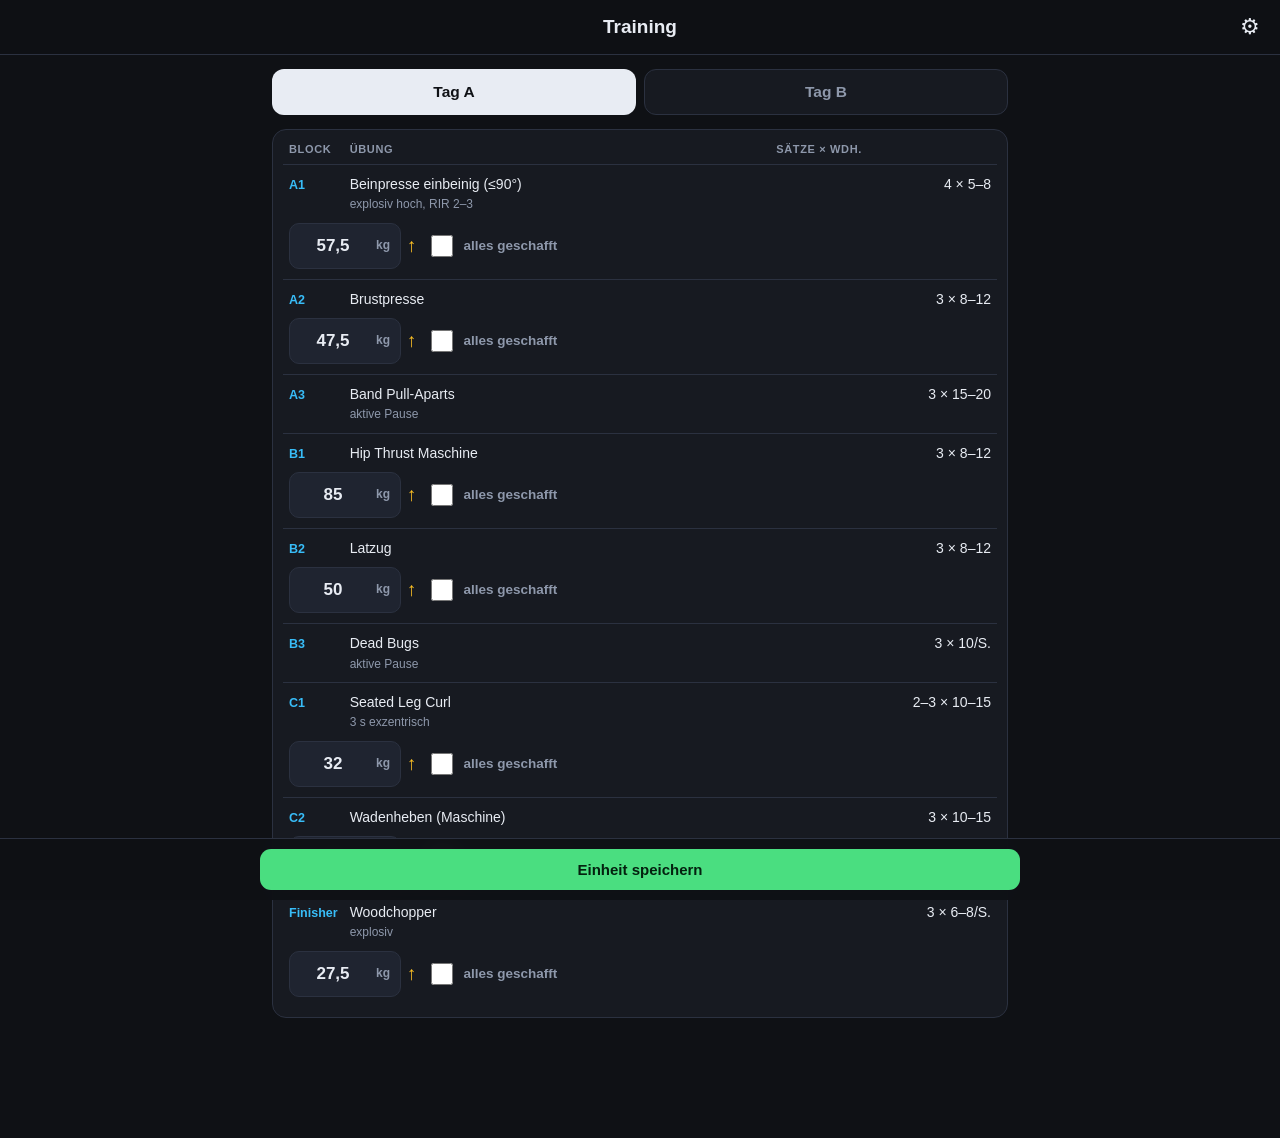
==== index.html @ 5cfc09d0 "Initial commit: Gym Log PWA Trainings-App auf Basis von Tag A / Tag B mit Gewichtsvorbelegung aus de" ====
<!DOCTYPE html>
<html lang="de">
<head>
<meta charset="utf-8">
<meta name="viewport" content="width=device-width, initial-scale=1, viewport-fit=cover, maximum-scale=1">
<meta name="theme-color" content="#0f1115">
<meta name="mobile-web-app-capable" content="yes">
<meta name="apple-mobile-web-app-capable" content="yes">
<meta name="apple-mobile-web-app-status-bar-style" content="black-translucent">
<title>Gym Log</title>
<link rel="manifest" href="manifest.webmanifest">
<link rel="icon" href="icons/icon-192.png">
<link rel="apple-touch-icon" href="icons/icon-192.png">
<link rel="stylesheet" href="css/style.css">
</head>
<body>

<header id="topbar">
  <div class="tb-left"><button class="icon-btn hidden" id="backBtn" data-action="back" aria-label="Zurück">‹</button></div>
  <h1 id="title">Training</h1>
  <div class="tb-right"><button class="icon-btn" data-action="menu" aria-label="Menü">⚙</button></div>
</header>

<main id="app"></main>

<div id="savebar" class="hidden">
  <button class="btn primary full" data-action="save-workout">Einheit speichern</button>
</div>

<div id="modal" class="hidden"><div id="modalBox"></div></div>
<div id="toast" class="hidden"></div>

<script src="js/db.js"></script>
<script src="js/seed.js"></script>
<script src="js/chart.js"></script>
<script src="js/app.js"></script>
</body>
</html>
---- css/style.css ----
:root{
  --bg:#0f1115; --bg2:#171a21; --bg3:#1f2430; --line:#2b3140;
  --fg:#e8ecf3; --mut:#8e98ab; --acc:#4ade80; --acc2:#38bdf8;
  --warn:#fbbf24; --bad:#f87171; --r:14px;
  --safe-b:env(safe-area-inset-bottom,0px);
}
*{box-sizing:border-box;-webkit-tap-highlight-color:transparent}
html,body{margin:0;padding:0;background:var(--bg);color:var(--fg);
  font:16px/1.45 -apple-system,BlinkMacSystemFont,"Segoe UI",Roboto,sans-serif;
  overscroll-behavior-y:none}
body{padding-bottom:calc(88px + var(--safe-b))}

/* ---------- top bar ---------- */
#topbar{position:sticky;top:0;z-index:30;display:flex;align-items:center;gap:8px;
  padding:calc(env(safe-area-inset-top,0px) + 10px) 12px 10px;
  background:rgba(15,17,21,.92);backdrop-filter:blur(12px);border-bottom:1px solid var(--line)}
#topbar h1{flex:1;margin:0;font-size:19px;font-weight:700;text-align:center}
.tb-left,.tb-right{width:44px;display:flex}
.tb-right{justify-content:flex-end}
.icon-btn{background:none;border:0;color:var(--fg);font-size:22px;padding:4px 8px;cursor:pointer}
#backBtn{font-size:30px;line-height:1}

/* ---------- layout ---------- */
main{padding:14px 12px 20px;max-width:760px;margin:0 auto}
.card{background:var(--bg2);border:1px solid var(--line);border-radius:var(--r);
  padding:14px;margin-bottom:12px}
.card.tight{padding:10px 12px}
.row{display:flex;align-items:center;gap:10px}
.grow{flex:1;min-width:0}
h2{font-size:16px;margin:0 0 10px}
.mut{color:var(--mut);font-size:13px}
.mut.sm{font-size:12px}
.hidden{display:none !important}
.sec-title{font-size:12px;letter-spacing:.09em;text-transform:uppercase;color:var(--mut);
  margin:18px 4px 8px;font-weight:700}
.sec-title:first-child{margin-top:2px}
.empty{text-align:center;color:var(--mut);padding:34px 16px;font-size:14px}
.ellip{overflow:hidden;text-overflow:ellipsis;white-space:nowrap}

/* ---------- buttons ---------- */
button{font-family:inherit}
.btn{display:inline-flex;align-items:center;justify-content:center;gap:6px;
  background:var(--bg3);color:var(--fg);border:1px solid var(--line);
  border-radius:11px;padding:11px 15px;font-size:15px;font-weight:600;cursor:pointer}
.btn:active{transform:scale(.97)}
.btn.primary{background:var(--acc);color:#04210f;border-color:transparent}
.btn.blue{background:var(--acc2);color:#04212e;border-color:transparent}
.btn.ghost{background:transparent}
.btn.danger{color:var(--bad);border-color:#4a2530}
.btn.full{width:100%}
.btn-row{display:flex;gap:8px}
.btn-row>*{flex:1}

/* ---------- inputs ---------- */
input,select,textarea{font-family:inherit;font-size:16px;color:var(--fg);
  background:var(--bg3);border:1px solid var(--line);border-radius:10px;padding:10px 12px;width:100%}
input:focus,select:focus,textarea:focus{outline:2px solid var(--acc2);outline-offset:-1px}
label.fld{display:block;margin-bottom:12px}
label.fld>span{display:block;font-size:12px;color:var(--mut);margin-bottom:5px;font-weight:600}
select{appearance:none;background-image:linear-gradient(45deg,transparent 50%,var(--mut) 50%),
  linear-gradient(135deg,var(--mut) 50%,transparent 50%);
  background-position:calc(100% - 17px) 50%,calc(100% - 12px) 50%;
  background-size:5px 5px,5px 5px;background-repeat:no-repeat;padding-right:34px}

/* ---------- list items (Menü) ---------- */
.item{display:flex;align-items:center;gap:12px;background:var(--bg2);border:1px solid var(--line);
  border-radius:var(--r);padding:13px 14px;margin-bottom:9px;cursor:pointer}
.item:active{background:var(--bg3)}
.item .grow strong{display:block;font-size:15.5px}
.chev{color:var(--mut);font-size:20px}

/* ---------- Tagesumschalter ---------- */
.daybar{display:flex;gap:8px;margin-bottom:14px}
.dayseg{flex:1;background:var(--bg2);border:1px solid var(--line);color:var(--mut);
  border-radius:12px;padding:13px 10px;font-size:15.5px;font-weight:700;cursor:pointer}
.dayseg.on{background:var(--fg);color:var(--bg);border-color:transparent}

/* ---------- Plan- und Gewichtstabelle ---------- */
table{width:100%;border-collapse:collapse;font-size:14px}
th{text-align:left;font-size:11px;text-transform:uppercase;letter-spacing:.06em;color:var(--mut);padding:6px 6px;font-weight:700}
td{padding:9px 6px;border-top:1px solid var(--line);vertical-align:top}
td.num{text-align:right;font-variant-numeric:tabular-nums}
td.nowrap,th.nowrap{white-space:nowrap}
td.ok{color:var(--acc);font-weight:700}
td.no{color:var(--bad);font-weight:700}

.ptab td.blk-c{width:1%;white-space:nowrap;color:var(--acc2);font-weight:800;font-size:12.5px;padding-top:11px}
.ptab .hint{color:var(--mut);font-size:12px;margin-top:2px}
.ptab td.num{white-space:nowrap}
.ex-row{cursor:pointer}
.ex-row:active td{background:var(--bg3)}

/* Gewicht + Haken direkt unter der Planzeile, volle Breite, große Tippflächen */
.w-row td{border-top:0;padding:0 6px 10px}
.wctrl{display:flex;align-items:center;gap:10px;flex-wrap:wrap}
.winp{position:relative;width:112px}
.winp input{height:46px;text-align:center;font-size:17px;font-weight:700;padding:0 34px 0 10px}
.winp .unit{position:absolute;right:11px;top:50%;transform:translateY(-50%);
  color:var(--mut);font-size:12px;font-weight:600;pointer-events:none}
.up-badge{color:var(--warn);font-weight:800;font-size:19px;margin-left:-4px}
.chk{display:flex;align-items:center;gap:8px;cursor:pointer;color:var(--mut);font-size:13.5px;font-weight:600}
.chk input{width:22px;height:22px;flex:0 0 auto}

/* Historie / Kurve je Übung */
.hist-row td{border-top:0;padding:0 0 8px}
.histbox{background:var(--bg3);border-radius:12px;padding:8px 6px 2px;margin:0 2px}
.chartbox{padding:4px 2px}
svg.chart{width:100%;height:auto;display:block}
.histtab{font-size:12.5px}
.histtab th{padding:4px 8px}
.histtab td{padding:6px 8px;border-top:1px solid var(--line)}

/* ---------- Speichern-Leiste ---------- */
#savebar{position:fixed;left:0;right:0;bottom:0;z-index:35;
  background:rgba(15,17,21,.96);backdrop-filter:blur(12px);border-top:1px solid var(--line);
  padding:10px 12px calc(10px + var(--safe-b))}
#savebar .btn{max-width:760px;margin:0 auto;display:flex}

/* ---------- modal ---------- */
#modal{position:fixed;inset:0;z-index:60;background:rgba(0,0,0,.6);
  display:flex;align-items:flex-end;justify-content:center;backdrop-filter:blur(2px)}
#modalBox{background:var(--bg2);border:1px solid var(--line);border-radius:18px 18px 0 0;
  width:100%;max-width:760px;max-height:88vh;overflow:auto;
  padding:18px 16px calc(20px + var(--safe-b));animation:up .18s ease-out}
@keyframes up{from{transform:translateY(24px);opacity:.4}}
.modal-h{display:flex;align-items:center;gap:10px;margin-bottom:14px}
.modal-h h2{flex:1;margin:0}

/* ---------- toast ---------- */
#toast{position:fixed;left:50%;transform:translateX(-50%);bottom:calc(96px + var(--safe-b));
  z-index:70;background:var(--fg);color:var(--bg);padding:11px 17px;border-radius:99px;
  font-size:14px;font-weight:700;box-shadow:0 8px 26px rgba(0,0,0,.5);max-width:90vw;text-align:center}

/* ---------- Plan-Editor ---------- */
.xbtn{background:none;border:0;color:var(--mut);font-size:17px;cursor:pointer;padding:4px 6px}
.g3{display:grid;grid-template-columns:72px 1fr 1fr;gap:8px}
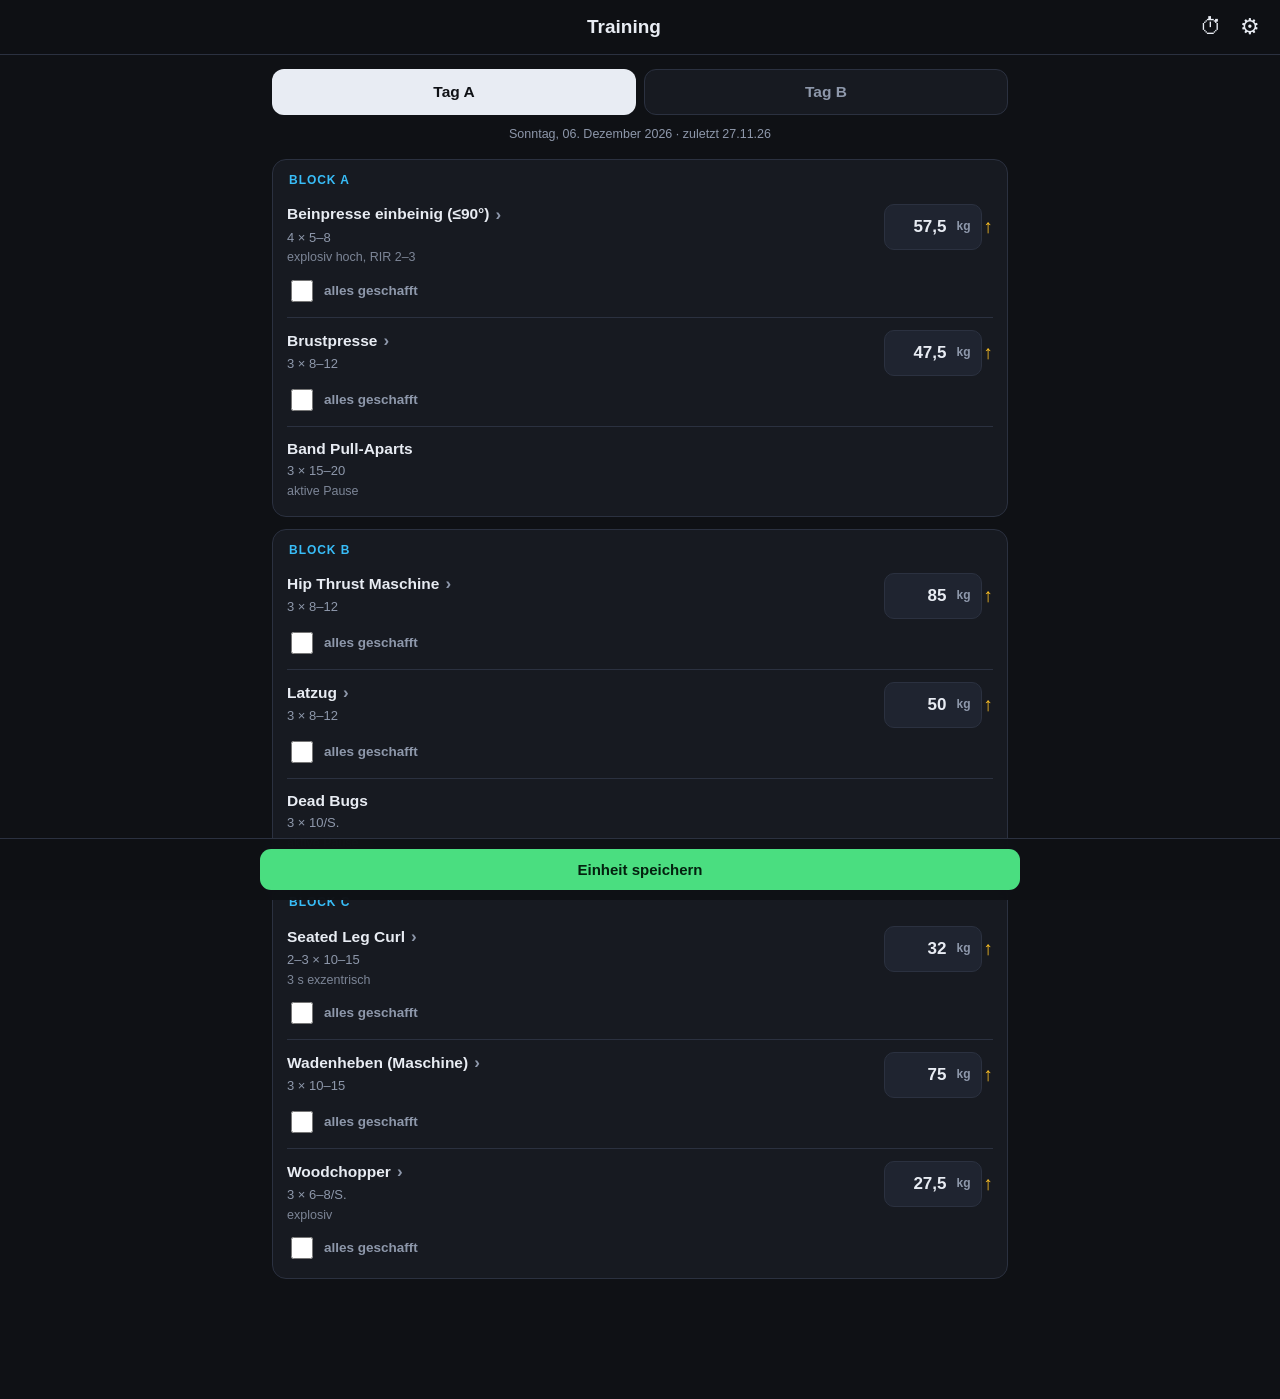
==== commit 019df68e: "Group plan overview into per-block cards, merge Finisher into Block C, add stopwatch - Replace the f" ====
--- a/index.html
+++ b/index.html
@@ -18,7 +18,10 @@
 <header id="topbar">
   <div class="tb-left"><button class="icon-btn hidden" id="backBtn" data-action="back" aria-label="Zurück">‹</button></div>
   <h1 id="title">Training</h1>
-  <div class="tb-right"><button class="icon-btn" data-action="menu" aria-label="Menü">⚙</button></div>
+  <div class="tb-right">
+    <button class="icon-btn sw-btn" data-action="stopwatch" aria-label="Stoppuhr">⏱<span id="swBadge" class="sw-badge hidden"></span></button>
+    <button class="icon-btn" data-action="menu" aria-label="Menü">⚙</button>
+  </div>
 </header>
 
 <main id="app"></main>
--- a/css/style.css
+++ b/css/style.css
@@ -15,10 +15,12 @@
   padding:calc(env(safe-area-inset-top,0px) + 10px) 12px 10px;
   background:rgba(15,17,21,.92);backdrop-filter:blur(12px);border-bottom:1px solid var(--line)}
 #topbar h1{flex:1;margin:0;font-size:19px;font-weight:700;text-align:center}
-.tb-left,.tb-right{width:44px;display:flex}
-.tb-right{justify-content:flex-end}
-.icon-btn{background:none;border:0;color:var(--fg);font-size:22px;padding:4px 8px;cursor:pointer}
+.tb-left{width:44px;display:flex}
+.tb-right{display:flex;justify-content:flex-end;gap:2px}
+.icon-btn{position:relative;background:none;border:0;color:var(--fg);font-size:22px;padding:4px 8px;cursor:pointer}
 #backBtn{font-size:30px;line-height:1}
+.sw-badge{position:absolute;top:1px;right:-2px;background:var(--acc);color:#04210f;
+  font-size:10px;font-weight:800;border-radius:8px;padding:1px 5px;font-variant-numeric:tabular-nums}
 
 /* ---------- layout ---------- */
 main{padding:14px 12px 20px;max-width:760px;margin:0 auto}
@@ -70,12 +72,13 @@
 .chev{color:var(--mut);font-size:20px}
 
 /* ---------- Tagesumschalter ---------- */
-.daybar{display:flex;gap:8px;margin-bottom:14px}
+.daybar{display:flex;gap:8px;margin-bottom:10px}
 .dayseg{flex:1;background:var(--bg2);border:1px solid var(--line);color:var(--mut);
   border-radius:12px;padding:13px 10px;font-size:15.5px;font-weight:700;cursor:pointer}
 .dayseg.on{background:var(--fg);color:var(--bg);border-color:transparent}
+.daymeta{color:var(--mut);font-size:12.5px;text-align:center;margin:0 4px 16px}
 
-/* ---------- Plan- und Gewichtstabelle ---------- */
+/* ---------- Tabellen (Plan-Editor, Verlauf-Detail, Historie je Übung) ---------- */
 table{width:100%;border-collapse:collapse;font-size:14px}
 th{text-align:left;font-size:11px;text-transform:uppercase;letter-spacing:.06em;color:var(--mut);padding:6px 6px;font-weight:700}
 td{padding:9px 6px;border-top:1px solid var(--line);vertical-align:top}
@@ -87,23 +90,43 @@
 .ptab td.blk-c{width:1%;white-space:nowrap;color:var(--acc2);font-weight:800;font-size:12.5px;padding-top:11px}
 .ptab .hint{color:var(--mut);font-size:12px;margin-top:2px}
 .ptab td.num{white-space:nowrap}
-.ex-row{cursor:pointer}
-.ex-row:active td{background:var(--bg3)}
 
-/* Gewicht + Haken direkt unter der Planzeile, volle Breite, große Tippflächen */
-.w-row td{border-top:0;padding:0 6px 10px}
-.wctrl{display:flex;align-items:center;gap:10px;flex-wrap:wrap}
-.winp{position:relative;width:112px}
+/* ---------- Plan-/Gewichtsübersicht: eigene Sektion je Block ---------- */
+.blk-card{background:var(--bg2);border:1px solid var(--line);border-radius:var(--r);
+  padding:2px 14px 4px;margin-bottom:12px}
+.blk-h{font-size:12px;letter-spacing:.08em;text-transform:uppercase;color:var(--acc2);
+  font-weight:800;margin:10px 2px 2px}
+.ex-item{padding:12px 0}
+.ex-item+.ex-item{border-top:1px solid var(--line)}
+.ex-top{display:flex;justify-content:space-between;align-items:flex-start;gap:14px}
+.ex-left{flex:1;min-width:0}
+.ex-left[data-action]{cursor:pointer}
+.ex-left[data-action]:active{opacity:.65}
+.ex-name{display:flex;align-items:center;gap:6px;font-size:15.5px;font-weight:700;line-height:1.3}
+.chev-ico{color:var(--mut);font-size:17px;flex:0 0 auto;transition:transform .15s ease}
+.chev-ico.on{color:var(--acc2);transform:rotate(90deg)}
+.ex-sets{color:var(--mut);font-size:13px;margin-top:3px}
+.ex-hint{color:var(--mut);font-size:12.5px;margin-top:1px;opacity:.85}
+.ex-weight{flex:0 0 auto}
+.ex-weight .wrow{display:flex;align-items:center;gap:4px}
+.ex-weight .winp{width:98px}
+.ex-weight .winp input{text-align:right}
+.ex-item .chk{margin-top:10px}
+
+.winp{position:relative}
 .winp input{height:46px;text-align:center;font-size:17px;font-weight:700;padding:0 34px 0 10px}
 .winp .unit{position:absolute;right:11px;top:50%;transform:translateY(-50%);
   color:var(--mut);font-size:12px;font-weight:600;pointer-events:none}
-.up-badge{color:var(--warn);font-weight:800;font-size:19px;margin-left:-4px}
+.up-badge{color:var(--warn);font-weight:800;font-size:19px;margin-left:-2px}
 .chk{display:flex;align-items:center;gap:8px;cursor:pointer;color:var(--mut);font-size:13.5px;font-weight:600}
 .chk input{width:22px;height:22px;flex:0 0 auto}
 
-/* Historie / Kurve je Übung */
-.hist-row td{border-top:0;padding:0 0 8px}
-.histbox{background:var(--bg3);border-radius:12px;padding:8px 6px 2px;margin:0 2px}
+/* ---------- Stoppuhr ---------- */
+.sw-display{font-size:54px;font-weight:800;text-align:center;font-variant-numeric:tabular-nums;
+  letter-spacing:.01em;margin:14px 0 6px;color:var(--fg)}
+
+/* Historie / Kurve je Übung, unter der Planzeile aufgeklappt */
+.histbox{background:var(--bg3);border-radius:12px;padding:8px 6px 2px;margin:10px 0 0}
 .chartbox{padding:4px 2px}
 svg.chart{width:100%;height:auto;display:block}
 .histtab{font-size:12.5px}
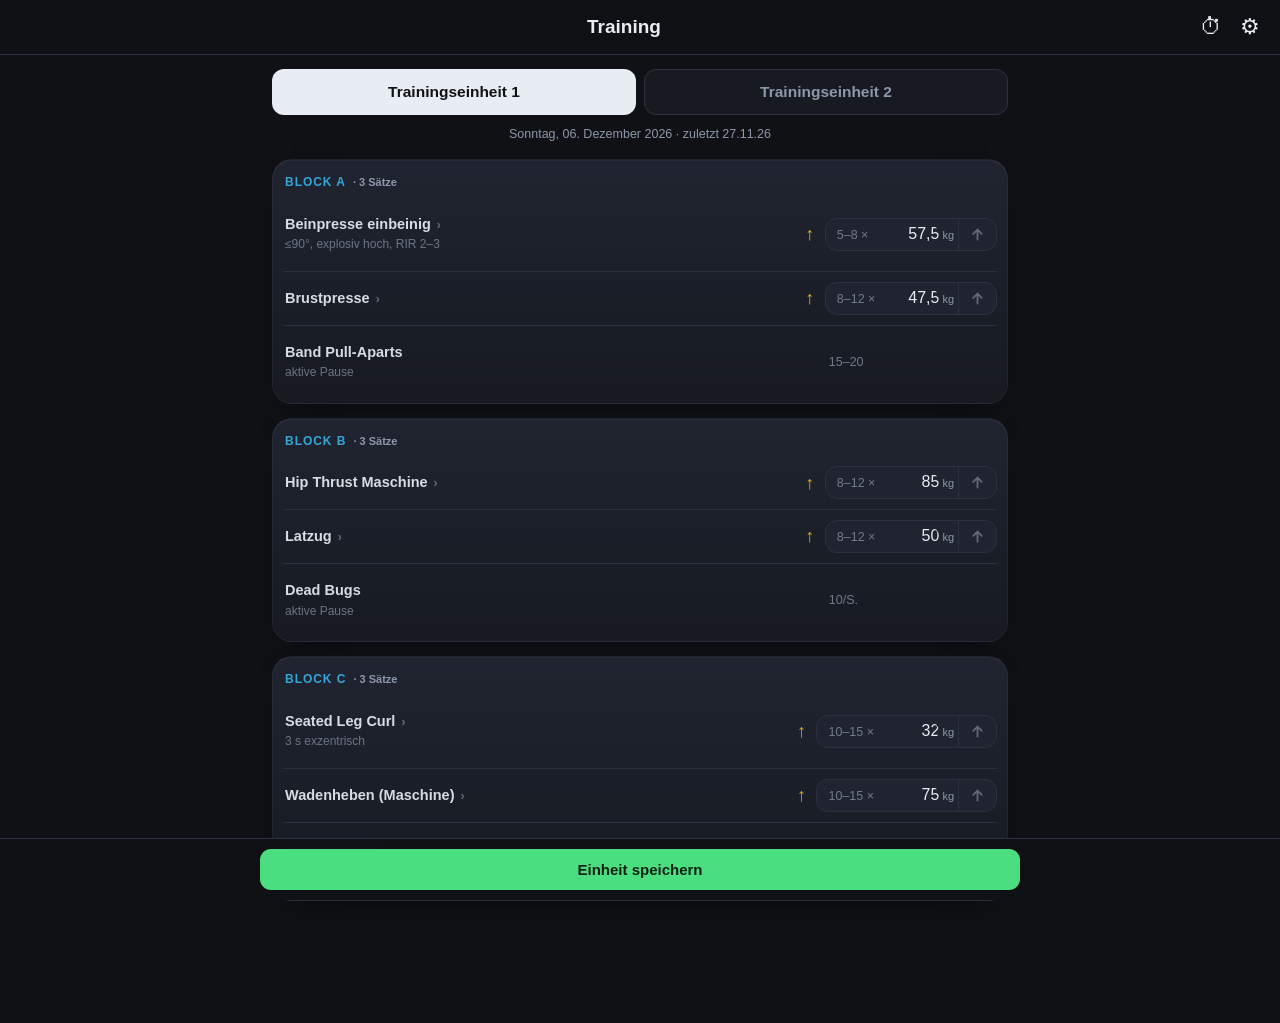
==== commit 007d878d: "Redesign exercise rows as one CSS grid, merge toggle into the pill Block cards are now a single CSS " ====
--- a/index.html
+++ b/index.html
@@ -33,9 +33,9 @@
 <div id="modal" class="hidden"><div id="modalBox"></div></div>
 <div id="toast" class="hidden"></div>
 
-<script src="js/db.js"></script>
-<script src="js/seed.js"></script>
-<script src="js/chart.js"></script>
-<script src="js/app.js"></script>
+<script src="js/db.js" charset="utf-8"></script>
+<script src="js/seed.js" charset="utf-8"></script>
+<script src="js/chart.js" charset="utf-8"></script>
+<script src="js/app.js" charset="utf-8"></script>
 </body>
 </html>
--- a/css/style.css
+++ b/css/style.css
@@ -1,3 +1,4 @@
+@charset "UTF-8";
 :root{
   --bg:#0f1115; --bg2:#171a21; --bg3:#1f2430; --line:#2b3140;
   --fg:#e8ecf3; --mut:#8e98ab; --acc:#4ade80; --acc2:#38bdf8;
@@ -91,42 +92,67 @@
 .ptab .hint{color:var(--mut);font-size:12px;margin-top:2px}
 .ptab td.num{white-space:nowrap}
 
-/* ---------- Plan-/Gewichtsübersicht: eigene Sektion je Block ---------- */
-.blk-card{background:var(--bg2);border:1px solid var(--line);border-radius:var(--r);
-  padding:2px 14px 4px;margin-bottom:12px}
-.blk-h{font-size:12px;letter-spacing:.08em;text-transform:uppercase;color:var(--acc2);
-  font-weight:800;margin:10px 2px 2px}
-.ex-item{padding:12px 0}
-.ex-item+.ex-item{border-top:1px solid var(--line)}
-.ex-top{display:flex;justify-content:space-between;align-items:flex-start;gap:14px}
-.ex-left{flex:1;min-width:0}
-.ex-left[data-action]{cursor:pointer}
-.ex-left[data-action]:active{opacity:.65}
-.ex-name{display:flex;align-items:center;gap:6px;font-size:15.5px;font-weight:700;line-height:1.3}
+/* ---------- Plan-/Gewichtsübersicht: eigene Sektion je Block ----------
+   Jede Karte ist EIN CSS-Grid (Name | ↑-Badge | Pille/Reps), das über alle Zeilen
+   hinweg geteilt wird -- dadurch sind Pillen und Badges automatisch spaltenbündig,
+   ganz ohne feste Pixelbreiten. */
+.blk-card{background:linear-gradient(180deg,var(--bg3),var(--bg2));
+  border:1px solid rgba(255,255,255,.04);border-radius:20px;
+  box-shadow:0 16px 34px -20px rgba(0,0,0,.65),inset 0 1px 0 rgba(255,255,255,.03);
+  padding:2px 10px 4px;margin-bottom:14px;
+  display:grid;grid-template-columns:1fr auto auto;column-gap:8px;row-gap:0;align-items:center;
+  font-variant-numeric:tabular-nums}
+.blk-h{grid-column:1/-1;display:flex;align-items:baseline;gap:7px;margin:12px 2px 6px}
+.blk-h .t{font-size:12px;letter-spacing:.08em;text-transform:uppercase;color:var(--acc2);
+  font-weight:800;opacity:.85}
+.blk-h .n{font-size:11px;color:var(--mut);font-weight:700}
+.ex-div{grid-column:1/-1;border-top:1px solid var(--line)}
+
+.nm{grid-column:1;padding:17px 2px;min-width:0}
+.nm[data-action]{cursor:pointer}
+.nm[data-action]:active{opacity:.65}
+.nm b{display:flex;align-items:center;gap:6px;font-size:14.5px;font-weight:600;line-height:1.3;opacity:.92}
 .chev-ico{color:var(--mut);font-size:17px;flex:0 0 auto;transition:transform .15s ease}
 .chev-ico.on{color:var(--acc2);transform:rotate(90deg)}
-.ex-sets{color:var(--mut);font-size:13px;margin-top:3px}
-.ex-hint{color:var(--mut);font-size:12.5px;margin-top:1px;opacity:.85}
-.ex-weight{flex:0 0 auto}
-.ex-weight .wrow{display:flex;align-items:center;gap:4px}
-.ex-weight .winp{width:98px}
-.ex-weight .winp input{text-align:right}
-.ex-item .chk{margin-top:10px}
+.nm span{display:block;color:var(--mut);font-size:12px;margin-top:3px;opacity:.7}
 
-.winp{position:relative}
-.winp input{height:46px;text-align:center;font-size:17px;font-weight:700;padding:0 34px 0 10px}
-.winp .unit{position:absolute;right:11px;top:50%;transform:translateY(-50%);
-  color:var(--mut);font-size:12px;font-weight:600;pointer-events:none}
-.up-badge{color:var(--warn);font-weight:800;font-size:19px;margin-left:-2px}
-.chk{display:flex;align-items:center;gap:8px;cursor:pointer;color:var(--mut);font-size:13.5px;font-weight:600}
-.chk input{width:22px;height:22px;flex:0 0 auto}
+/* ↑-Badge: eigene feste Spalte -- da/leer verschiebt nie die Pille daneben */
+.bc{width:100%;text-align:center;min-width:14px}
+.up-badge{color:var(--warn);font-weight:800;font-size:18px;opacity:.9}
+
+/* Übung ohne Gewicht: reiner Text, nicht fett, gleiche Größe wie die Wdh.-Angabe in der Pille */
+.reps-plain{justify-self:start;color:var(--mut);font-size:12.5px;opacity:.75;padding:8px 4px}
+
+/* Wdh. × Gewicht als Pille, Haken per senkrechtem Strich integriert (ein Bauteil) */
+.fp{justify-self:stretch;display:flex;align-items:stretch;border:1px solid var(--line);
+  border-radius:12px;overflow:hidden;background:var(--bg3)}
+.fp-main{flex:1;display:flex;align-items:baseline;justify-content:space-between;gap:6px;
+  padding:6px 4px 6px 11px;min-width:0}
+.fp-main .x{color:var(--mut);opacity:.75;font-size:12.5px;white-space:nowrap}
+.fp-valwrap{display:flex;align-items:baseline;gap:2px;min-width:0}
+.fp-main input{width:58px;min-width:0;background:transparent;border:0;padding:0;
+  font:800 18px/1.1 inherit;color:var(--fg);text-align:right}
+.fp-main input:focus{outline:0}
+.fp-main input::placeholder{color:var(--mut);font-weight:600}
+.fp-main .unit{font-size:11px;color:var(--mut);margin-left:1px;white-space:nowrap}
+
+.fp-tgl{width:38px;flex:0 0 auto;display:flex;align-items:center;justify-content:center;
+  border-left:1px solid var(--line);cursor:pointer;transition:background .15s ease}
+.fp-tgl svg{width:17px;height:17px;display:block}
+.fp-tgl path{stroke:var(--mut);stroke-width:2.6;fill:none;stroke-linecap:round;stroke-linejoin:round;
+  opacity:.6;transition:stroke .15s ease,opacity .15s ease}
+.vh{position:absolute;width:1px;height:1px;opacity:0;overflow:hidden}
+.vh:checked~.fp-tgl{background:var(--acc);animation:tgl-pop .18s ease}
+.vh:checked~.fp-tgl path{stroke:#04210f;opacity:1}
+.vh:focus-visible~.fp-tgl{outline:2px solid var(--acc2);outline-offset:-2px}
+@keyframes tgl-pop{0%{transform:scale(.72)}55%{transform:scale(1.14)}100%{transform:scale(1)}}
 
 /* ---------- Stoppuhr ---------- */
 .sw-display{font-size:54px;font-weight:800;text-align:center;font-variant-numeric:tabular-nums;
   letter-spacing:.01em;margin:14px 0 6px;color:var(--fg)}
 
-/* Historie / Kurve je Übung, unter der Planzeile aufgeklappt */
-.histbox{background:var(--bg3);border-radius:12px;padding:8px 6px 2px;margin:10px 0 0}
+/* Historie / Kurve je Übung, unter der Planzeile aufgeklappt (grid-column: liegt im .blk-card-Grid) */
+.histbox{grid-column:1/-1;background:var(--bg3);border-radius:12px;padding:8px 6px 2px;margin:10px 0 0}
 .chartbox{padding:4px 2px}
 svg.chart{width:100%;height:auto;display:block}
 .histtab{font-size:12.5px}
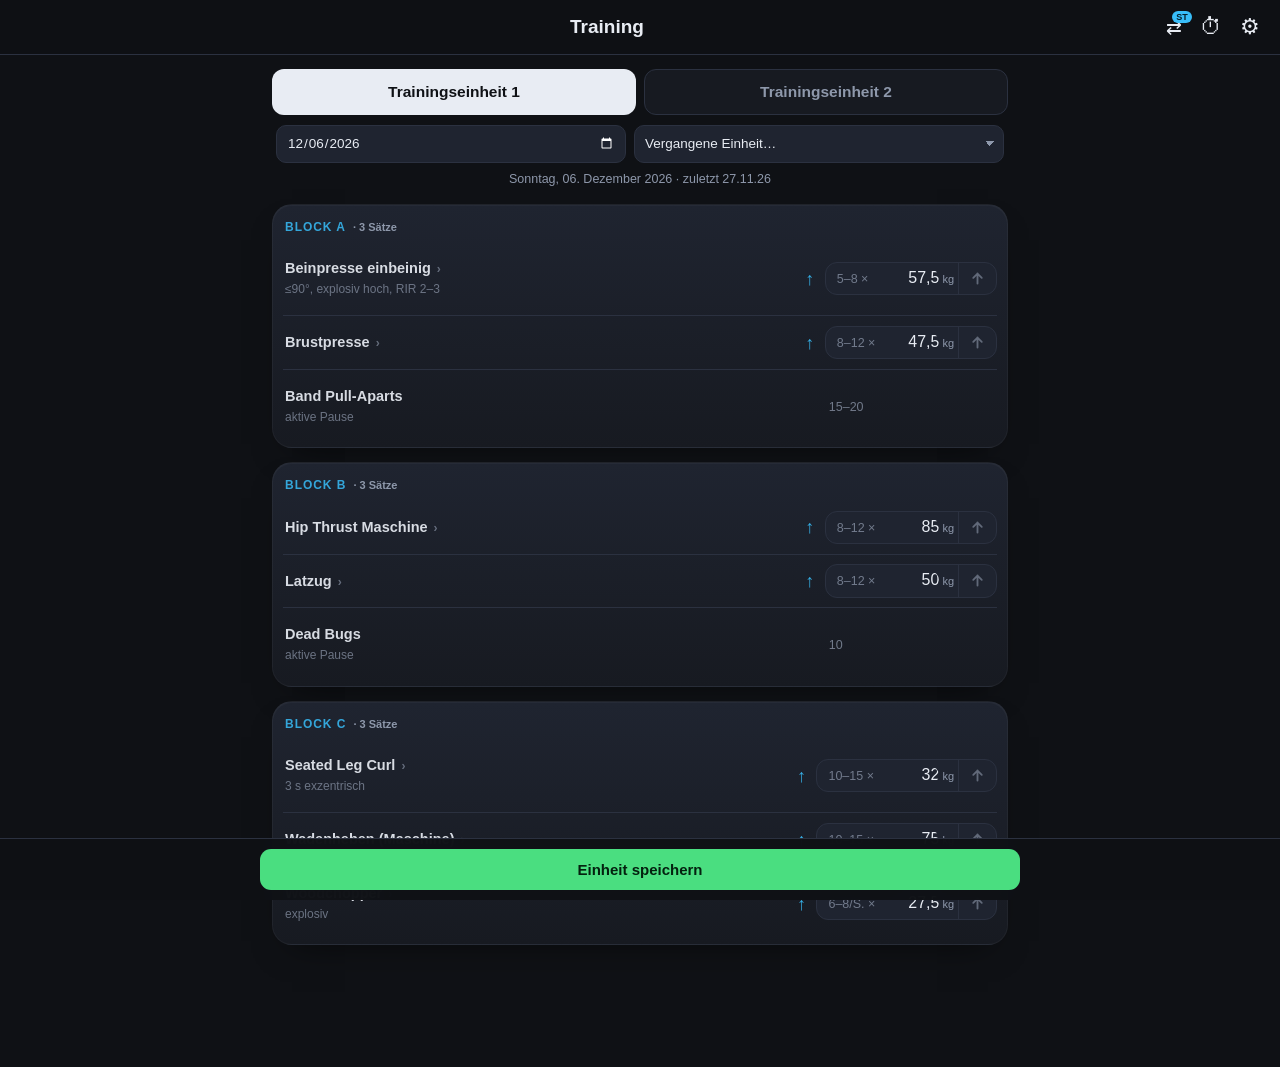
==== commit d6e35394: "Add profiles, fix chart x-axis distortion, and polish based on live-test feedback - Chart plots poin" ====
--- a/index.html
+++ b/index.html
@@ -19,6 +19,7 @@
   <div class="tb-left"><button class="icon-btn hidden" id="backBtn" data-action="back" aria-label="Zurück">‹</button></div>
   <h1 id="title">Training</h1>
   <div class="tb-right">
+    <button class="icon-btn prof-btn" data-action="profile-switch" aria-label="Profil wechseln">⇄<span id="profBadge" class="prof-badge hidden"></span></button>
     <button class="icon-btn sw-btn" data-action="stopwatch" aria-label="Stoppuhr">⏱<span id="swBadge" class="sw-badge hidden"></span></button>
     <button class="icon-btn" data-action="menu" aria-label="Menü">⚙</button>
   </div>
--- a/css/style.css
+++ b/css/style.css
@@ -4,6 +4,7 @@
   --fg:#e8ecf3; --mut:#8e98ab; --acc:#4ade80; --acc2:#38bdf8;
   --warn:#fbbf24; --bad:#f87171; --r:14px;
   --safe-b:env(safe-area-inset-bottom,0px);
+  color-scheme:dark;
 }
 *{box-sizing:border-box;-webkit-tap-highlight-color:transparent}
 html,body{margin:0;padding:0;background:var(--bg);color:var(--fg);
@@ -22,6 +23,9 @@
 #backBtn{font-size:30px;line-height:1}
 .sw-badge{position:absolute;top:1px;right:-2px;background:var(--acc);color:#04210f;
   font-size:10px;font-weight:800;border-radius:8px;padding:1px 5px;font-variant-numeric:tabular-nums}
+.prof-btn{font-size:19px}
+.prof-badge{position:absolute;top:1px;right:-2px;background:var(--acc2);color:#04212e;
+  font-size:9px;font-weight:800;border-radius:8px;padding:1px 4px;letter-spacing:.02em}
 
 /* ---------- layout ---------- */
 main{padding:14px 12px 20px;max-width:760px;margin:0 auto}
@@ -77,7 +81,15 @@
 .dayseg{flex:1;background:var(--bg2);border:1px solid var(--line);color:var(--mut);
   border-radius:12px;padding:13px 10px;font-size:15.5px;font-weight:700;cursor:pointer}
 .dayseg.on{background:var(--fg);color:var(--bg);border-color:transparent}
-.daymeta{color:var(--mut);font-size:12.5px;text-align:center;margin:0 4px 16px}
+
+/* ---------- Datum / Verlauf-Auswahl ---------- */
+.daymeta{margin:0 4px 16px}
+.daymeta-row{display:flex;gap:8px;margin-bottom:7px}
+.daymeta-row select,.daymeta-row input{width:auto;flex:1;padding:9px 10px;font-size:13.5px;border-radius:10px}
+.daymeta-row select{padding-right:30px;background-position:calc(100% - 13px) 50%,calc(100% - 8px) 50%}
+.daymeta-txt{color:var(--mut);font-size:12.5px;text-align:center}
+.lnk{background:none;border:0;padding:0;margin-left:4px;color:var(--acc2);font:inherit;font-size:inherit;
+  text-decoration:underline;cursor:pointer}
 
 /* ---------- Tabellen (Plan-Editor, Verlauf-Detail, Historie je Übung) ---------- */
 table{width:100%;border-collapse:collapse;font-size:14px}
@@ -118,7 +130,7 @@
 
 /* ↑-Badge: eigene feste Spalte -- da/leer verschiebt nie die Pille daneben */
 .bc{width:100%;text-align:center;min-width:14px}
-.up-badge{color:var(--warn);font-weight:800;font-size:18px;opacity:.9}
+.up-badge{color:var(--acc2);font-weight:800;font-size:18px;opacity:.9}
 
 /* Übung ohne Gewicht: reiner Text, nicht fett, gleiche Größe wie die Wdh.-Angabe in der Pille */
 .reps-plain{justify-self:start;color:var(--mut);font-size:12.5px;opacity:.75;padding:8px 4px}
@@ -151,13 +163,29 @@
 .sw-display{font-size:54px;font-weight:800;text-align:center;font-variant-numeric:tabular-nums;
   letter-spacing:.01em;margin:14px 0 6px;color:var(--fg)}
 
-/* Historie / Kurve je Übung, unter der Planzeile aufgeklappt (grid-column: liegt im .blk-card-Grid) */
+/* Historie / Kurve je Übung (chartCard()): einmal aufklappbar unter der Planzeile (.histbox,
+   grid-column: liegt im .blk-card-Grid) und einmal als eigene Karte auf der Verlauf-Seite (.hist-card) */
 .histbox{grid-column:1/-1;background:var(--bg3);border-radius:12px;padding:8px 6px 2px;margin:10px 0 0}
 .chartbox{padding:4px 2px}
 svg.chart{width:100%;height:auto;display:block}
-.histtab{font-size:12.5px}
-.histtab th{padding:4px 8px}
+.histtab-wrap{max-height:220px;overflow-y:auto}
+.histtab{font-size:12.5px;width:100%;border-collapse:collapse}
+.histtab th{padding:4px 8px;position:sticky;top:0;background:var(--bg3)}
 .histtab td{padding:6px 8px;border-top:1px solid var(--line)}
+.histtab tr.clickable{cursor:pointer}
+.histtab tr.clickable:active{background:rgba(255,255,255,.04)}
+
+/* ---------- Verlauf-Seite: Plan-Filter-Chips + Übungs-Chartkarten ---------- */
+.filter-row{display:flex;gap:6px;overflow-x:auto;margin:0 4px 14px;padding-bottom:2px}
+.filter-row::-webkit-scrollbar{display:none}
+.fchip{flex:0 0 auto;background:var(--bg2);border:1px solid var(--line);color:var(--mut);
+  border-radius:999px;padding:7px 13px;font-size:12.5px;font-weight:700;cursor:pointer;white-space:nowrap}
+.fchip.on{background:var(--acc2);color:#04212e;border-color:transparent}
+.hist-card{background:linear-gradient(180deg,var(--bg3),var(--bg2));
+  border:1px solid rgba(255,255,255,.04);border-radius:20px;
+  box-shadow:0 16px 34px -20px rgba(0,0,0,.65),inset 0 1px 0 rgba(255,255,255,.03);
+  padding:14px;margin-bottom:14px}
+.hist-card-h{display:flex;align-items:baseline;gap:8px;font-size:14.5px;font-weight:700;margin-bottom:6px}
 
 /* ---------- Speichern-Leiste ---------- */
 #savebar{position:fixed;left:0;right:0;bottom:0;z-index:35;
